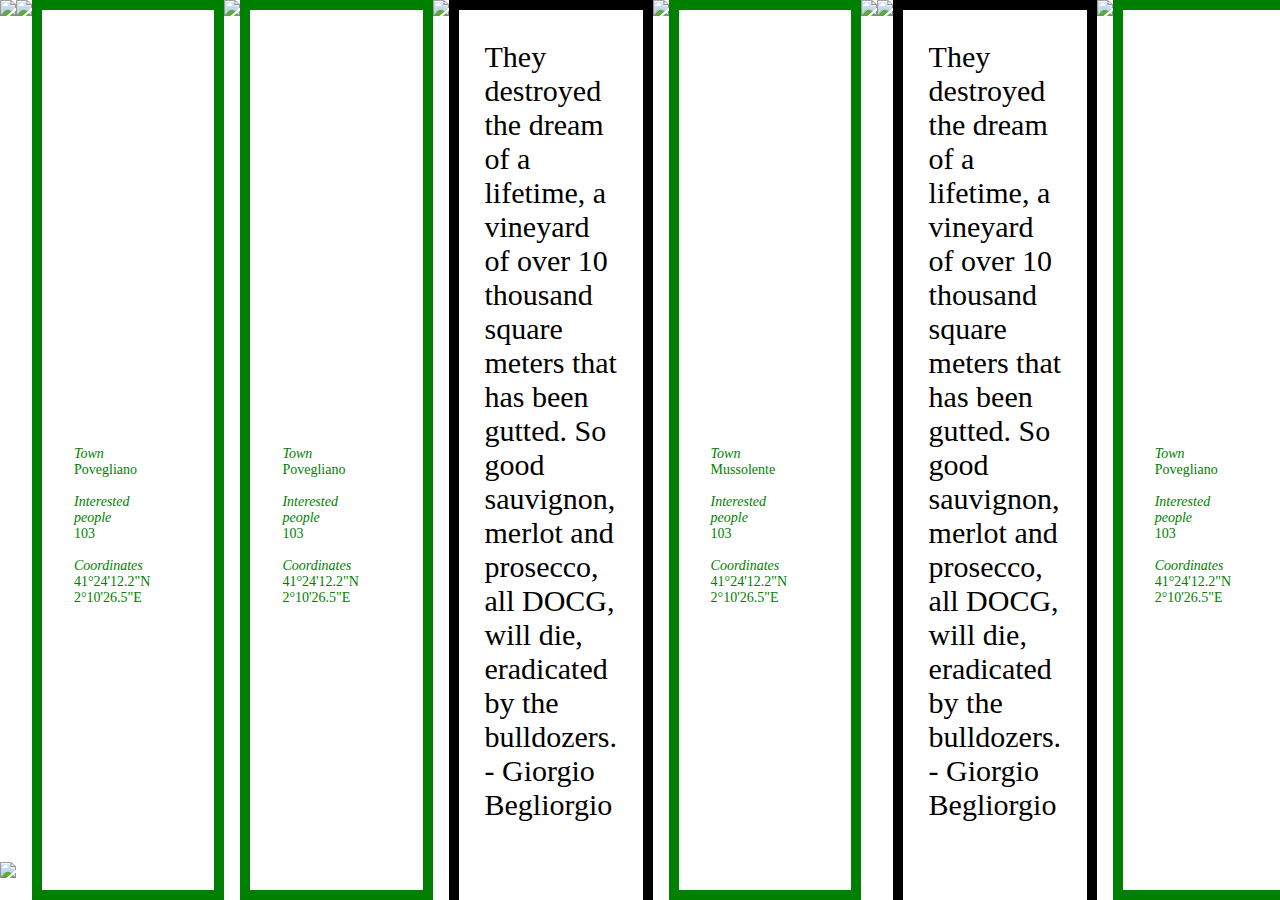
==== index_new.html @ 63ccbbe4 "Add files via upload" ====
<!DOCTYPE html>
<html>
<head>

  <meta charset="utf-8">
  <meta name="viewport" content="width=device-width, initial-scale=1">
  <title></title>
  <link rel="stylesheet" type="text/css" href="style_new.css">

  <!-- GOOGLE FONTS -->
  <link href="https://fonts.googleapis.com/css?family=Asap:400,600,700" rel="stylesheet">

</head>

<body>

  <div class="container">

    <img src="assets/background_new.jpg" style="height: 100%;">

    <img src="assets/povegliano copy.jpg" style="height: 100%;"> <!-- POVEGLIANO -->
    <span class="infoText">
      <p>
        <i>Town</i><br>Povegliano
        <br><br>
        <i>Interested people</i><br>103
        <br><br>
        <i>Coordinates</i><br>41°24'12.2"N<br>2°10'26.5"E
      </p>
    </span>
    <img src="assets/de-Mayda-9835 copy.jpg" style="height: 100%;">
    <span class="infoText">
      <p>
        <i>Town</i><br>Povegliano
        <br><br>
        <i>Interested people</i><br>103
        <br><br>
        <i>Coordinates</i><br>41°24'12.2"N<br>2°10'26.5"E
      </p>
    </span>
    <img src="assets/de-Mayda-9712 copy.jpg" style="height: 100%;">
    <span class="quoteText" style="width: 400px;">
      <p>They destroyed the dream of a lifetime, a vineyard of over 10 thousand
        square meters that has been gutted. So good sauvignon, merlot and prosecco,
        all DOCG, will die, eradicated by the bulldozers.
        <br>
        - Giorgio Begliorgio</p>
    </span>
    <img src="assets/de-Mayda-0042 copy.jpg" style="height: 100%;">

    <span class="infoText"> <!-- MUSSOLENTE -->
      <p>
        <i>Town</i><br>Mussolente
        <br><br>
        <i>Interested people</i><br>103
        <br><br>
        <i>Coordinates</i><br>41°24'12.2"N<br>2°10'26.5"E
      </p>
    </span>
    <img src="assets/mussolente copy.jpg" style="height: 100%;">
    <img src="assets/de-Mayda-7755 copy.jpg" style="height: 100%;">
    <span class="quoteText" style="width: 400px;">
      <p>They destroyed the dream of a lifetime, a vineyard of over 10 thousand
        square meters that has been gutted. So good sauvignon, merlot and prosecco,
        all DOCG, will die, eradicated by the bulldozers.
        <br>
        - Giorgio Begliorgio</p>
    </span>
    <img src="assets/de-Mayda-7693 copy.jpg" style="height: 100%;">
    <span class="infoText">
      <p>
        <i>Town</i><br>Povegliano
        <br><br>
        <i>Interested people</i><br>103
        <br><br>
        <i>Coordinates</i><br>41°24'12.2"N<br>2°10'26.5"E
      </p>
    </span>
    <img src="assets/de-Mayda-7809 copy.jpg" style="height: 100%;">

    <!-- VIDEO -->

    <span class="infoText"> <!-- ALTIVOLE -->
      <p>
        <i>Town</i><br>Altivole
        <br><br>
        <i>Interested people</i><br>103
        <br><br>
        <i>Coordinates</i><br>41°24'12.2"N<br>2°10'26.5"E
      </p>
    </span>
    <img src="assets/altivole3 copy.jpg" style="height: 100%;">
    <img src="assets/de-Mayda-9545 copy.jpg" style="height: 100%;">
    <span class="infoText">
      <p>
        <i>Town</i><br>Povegliano
        <br><br>
        <i>Interested people</i><br>103
        <br><br>
        <i>Coordinates</i><br>41°24'12.2"N<br>2°10'26.5"E
      </p>
    </span>
    <img src="assets/de-Mayda-9550 copy.jpg" style="height: 100%;">
    <span class="quoteText" style="width: 400px;">
      <p>They destroyed the dream of a lifetime, a vineyard of over 10 thousand
        square meters that has been gutted. So good sauvignon, merlot and prosecco,
        all DOCG, will die, eradicated by the bulldozers.
        <br>
        - Giorgio Begliorgio</p>
    </span>
    <img src="assets/de-Mayda-9458 copy.jpg" style="height: 100%;">

    <img src="assets/intro-savini.png" style="height: 100%;">
    <img src="assets/de-Mayda-3611 copy.jpg" style="height: 100%;">
    <img src="assets/de-Mayda-3465 copy.jpg" style="height: 100%;">
    <img src="assets/de-Mayda-3728 copy.jpg" style="height: 100%;">
    <img src="assets/de-Mayda-3646 copy.jpg" style="height: 100vh;">
  </div>

  <footer class="tracciato" style="position: absolute; bottom: 2%; text-align: center;">
    <img src="assets/tracciato.png" style="width: 70%;">

  </footer>

  <!-- <div class="container">
    <div class="entry" id="entryVedelago">.</div>
      <p id="locationVedelago">&#10229;</p>
      <img id="imgVedelago" src="assets/vedelago.jpg">
      <p id="textVedelago">
        <i>The workers cut the net that surrounded the “Forest of Hope”, and destroyed 25 thousand square meters of walnut trees, cherry trees, alders, rubies and cornus, grown over the last twenty years with the careful care of my father Giuseppe and my mother Speranza (Hope), died a few years ago.
        - Osvaldo Piccolotto</i>
      </p>
      <img id="gifVedelago" src="assets/vedelago_gif.gif">
  </div> -->



  <script src="https://code.jquery.com/jquery-3.4.1.js" integrity="sha256-WpOohJOqMqqyKL9FccASB9O0KwACQJpFTUBLTYOVvVU=" crossorigin="anonymous"></script>

  <script>

  	$("#entryVedelago").hover( function() { $("#imgVedelago").toggle(); } );
  	$("#entryVedelago").hover( function() { $("#textVedelago").toggle(); } );
  	$("#entryVedelago").hover( function() { $("#gifVedelago").toggle(); } );
  	$("#entryVedelago").hover( function() { $("#locationVedelago").toggle(); } );

  </script>

</body>
---- style_new.css ----
html {
  width: 100%;
  height: 100%;
  margin: 0;
  padding: 0;
}

body {
  display: flex;
  align-items: left;
  height: 100%;
  margin: 0;
  padding: 0;
}

.container {
  display: flex;
  overflow-x: auto;
  overflow-y: hidden !important;
  margin: 0;
  padding: 0;
}

.container::-webkit-scrollbar {
    display: none;
}

.quoteText {
  width: 300px;
  height: 100%;
  padding-top: 0;
  padding-left: 2%;
  padding-right: 2%;
  padding-bottom: 0;
  text-align: left;
  font-size: 30px;
  border: 10px
  solid black;
}

.infoText {
  bottom: 0;
  padding-bottom: 2%;
  padding-left: 2.5%;
  padding-right: 5%;
  padding-top: 33%;
  text-align: left;
  font-size: 14px;
  color: green;
  border: 10px solid green;
}

/* #entryVedelago {
  position: absolute;
  top: 610px;
  right: 175px;
  color: transparent;
  font-weight: 800;
  font-size: 100px;
  cursor: pointer;
  margin: 0;
  padding: 0;
}

#locationVedelago {
  position: absolute;
  top: 40px;
  right: 220px;
  color: #00ff00;
  font-weight: 400;
  z-index: 101;
  font-size: 100px;
  display: none;
  cursor: pointer;
  margin: 0;
  padding: 0;
  transform: rotate(-30deg);
}

#imgVedelago {
  position: absolute;
  width: 30%;
  top: 200px;
  right: 100px;
  z-index: 101;
  display: none;
  border: 5px solid  #00ff00;
  -webkit-box-shadow: 10px 10px 30px 0px rgba(0,0,0,0.75);
  -moz-box-shadow: 10px 10px 30px 0px rgba(0,0,0,0.75);
  box-shadow: 10px 10px 30px 0px rgba(0,0,0,0.75);
}

#textVedelago {
  position: absolute;
  width: 40%;
  top: 350px;
  right: 800px;
  z-index: 101;
  font-size: 30px;
  font-weight: 800;
  color: #00ff00;
  text-shadow: 3px 3px black;
  display: none;
}

#gifVedelago {
  position: absolute;
  width: 30%;
  top: 30px;
  right: 800px;
  z-index: 101;
  display: none;
  border: 5px solid  #00ff00;
  -webkit-box-shadow: 10px 10px 30px 0px rgba(0,0,0,0.75);
  -moz-box-shadow: 10px 10px 30px 0px rgba(0,0,0,0.75);
  box-shadow: 10px 10px 30px 0px rgba(0,0,0,0.75);
} */
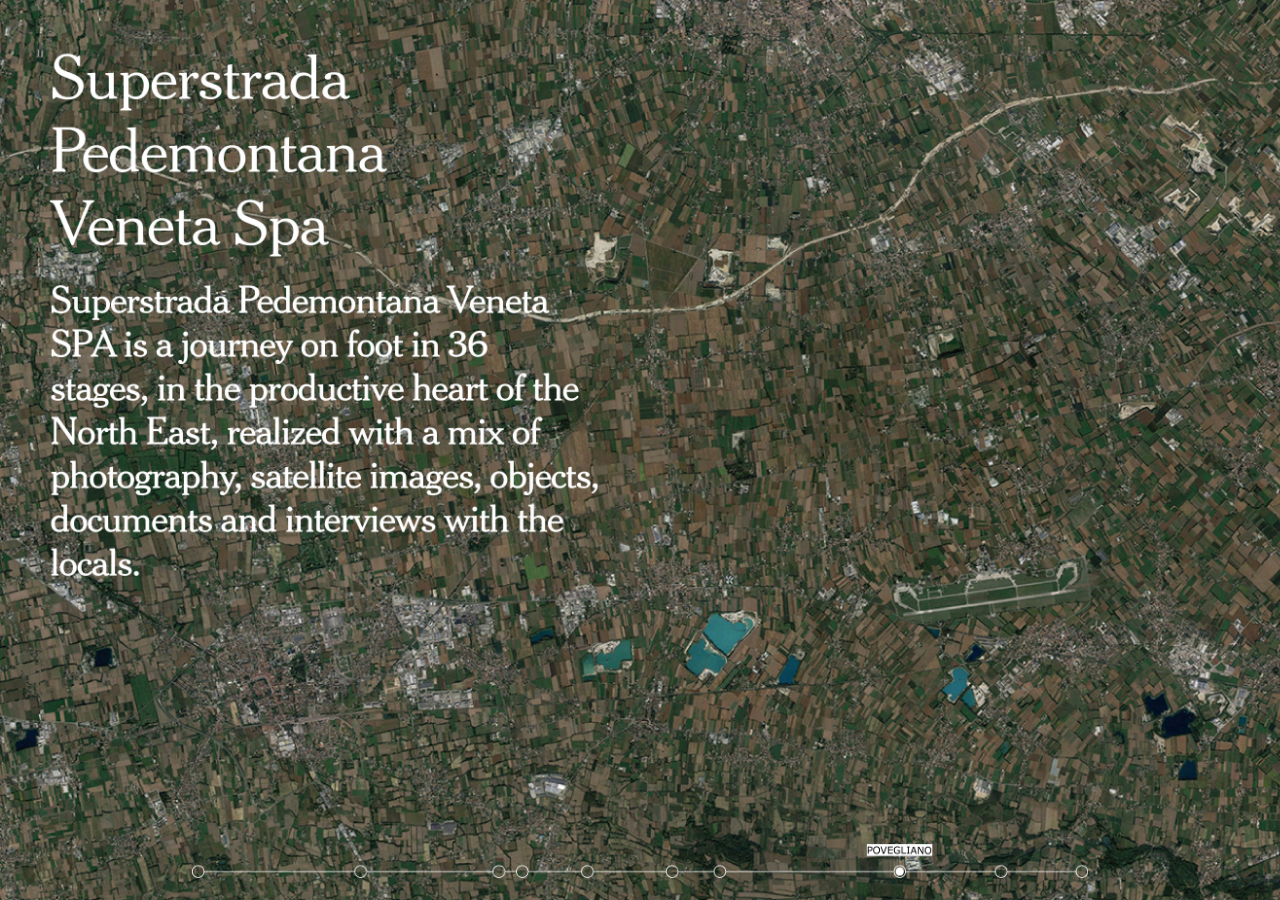
==== commit ff8310d8: "Add files via upload" ====
--- a/index_new.html
+++ b/index_new.html
@@ -16,12 +16,12 @@
 
   <div class="container">
 
-    <img src="assets/background_new.jpg" style="height: 100%;">
+    <img src="assets/background-intro.jpg" style="height: 100%;">
 
     <img src="assets/povegliano copy.jpg" style="height: 100%;"> <!-- POVEGLIANO -->
-    <span class="infoText">
-      <p>
-        <i>Town</i><br>Povegliano
+    <span class="divInfoText">
+      <p class="infoText">
+        <i>Town</i><br>Povegliano (TV)
         <br><br>
         <i>Interested people</i><br>103
         <br><br>
@@ -29,85 +29,90 @@
       </p>
     </span>
     <img src="assets/de-Mayda-9835 copy.jpg" style="height: 100%;">
-    <span class="infoText">
-      <p>
-        <i>Town</i><br>Povegliano
+    <span class="divNameText">
+      <p class="nameText">
+        <i>Name</i><br>Giorgio Begliorgio
         <br><br>
-        <i>Interested people</i><br>103
+        <i>Expropriation</i><br>5,000mq
         <br><br>
-        <i>Coordinates</i><br>41°24'12.2"N<br>2°10'26.5"E
+        <i>Property Type</i><br>Farm
+        <br><br>
+        <i>Product</i><br>Vigneto Prosecco DOCG and Cabernet Sauvignon
       </p>
     </span>
     <img src="assets/de-Mayda-9712 copy.jpg" style="height: 100%;">
-    <span class="quoteText" style="width: 400px;">
-      <p>They destroyed the dream of a lifetime, a vineyard of over 10 thousand
+    <img src="assets/giorgio.png" style="height: 100%;">
+    <!-- <span class="divQuoteText" style="width: 400px;">
+      <p class="quoteText">They destroyed the dream of a lifetime, a vineyard of over 10 thousand
         square meters that has been gutted. So good sauvignon, merlot and prosecco,
         all DOCG, will die, eradicated by the bulldozers.
         <br>
         - Giorgio Begliorgio</p>
-    </span>
+    </span> -->
     <img src="assets/de-Mayda-0042 copy.jpg" style="height: 100%;">
 
-    <span class="infoText"> <!-- MUSSOLENTE -->
-      <p>
-        <i>Town</i><br>Mussolente
+    <span class="divInfoText"> <!-- MUSSOLENTE -->
+      <p class="infoText">
+        <i>Town</i><br>Mussolente (VI)
         <br><br>
-        <i>Interested people</i><br>103
+        <i>Interested people</i><br>152
         <br><br>
         <i>Coordinates</i><br>41°24'12.2"N<br>2°10'26.5"E
       </p>
     </span>
     <img src="assets/mussolente copy.jpg" style="height: 100%;">
     <img src="assets/de-Mayda-7755 copy.jpg" style="height: 100%;">
-    <span class="quoteText" style="width: 400px;">
-      <p>They destroyed the dream of a lifetime, a vineyard of over 10 thousand
-        square meters that has been gutted. So good sauvignon, merlot and prosecco,
-        all DOCG, will die, eradicated by the bulldozers.
+    <img src="assets/antonio.png" style="height: 100%;">
+    <!-- <span class="divQuoteText" style="width: 400px;">
+      <p class="quoteText">My wife and I were married here, we always lived in this house, this is
+        where we raised our three children. She didn’t want to leave. She died
+        of cancer three years ago. It remains to me this empty shed and this land
+        devastated by the highway, where I used to grow corn, soy, wheat.
         <br>
-        - Giorgio Begliorgio</p>
-    </span>
+        - Antonio Faronato</p>
+    </span> -->
     <img src="assets/de-Mayda-7693 copy.jpg" style="height: 100%;">
-    <span class="infoText">
-      <p>
-        <i>Town</i><br>Povegliano
+    <span class="divNameText">
+      <p class="nameText">
+        <i>Name</i><br>Antonio Faronato
         <br><br>
-        <i>Interested people</i><br>103
+        <i>Expropriation</i><br>12 hectares of land and 70 cows
         <br><br>
-        <i>Coordinates</i><br>41°24'12.2"N<br>2°10'26.5"E
+        <i>Property Type</i><br>Farm
+        <br><br>
+        <i>Product</i><br>Corn, soy, wheat, cows
       </p>
     </span>
     <img src="assets/de-Mayda-7809 copy.jpg" style="height: 100%;">
 
-    <!-- VIDEO -->
+    <div>
+      <img src="assets/rifiuti.gif" style="height: 100%;">
+    </div>
 
-    <span class="infoText"> <!-- ALTIVOLE -->
-      <p>
+    <span class="divInfoText"> <!-- ALTIVOLE -->
+      <p class="infoText">
         <i>Town</i><br>Altivole
         <br><br>
-        <i>Interested people</i><br>103
+        <i>Interested people</i><br>217
         <br><br>
         <i>Coordinates</i><br>41°24'12.2"N<br>2°10'26.5"E
       </p>
     </span>
     <img src="assets/altivole3 copy.jpg" style="height: 100%;">
     <img src="assets/de-Mayda-9545 copy.jpg" style="height: 100%;">
-    <span class="infoText">
-      <p>
-        <i>Town</i><br>Povegliano
+    <span class="divNameText">
+      <p  class="nameText">
+        <i>Name</i><br>Osvaldo Piccolotto
         <br><br>
-        <i>Interested people</i><br>103
+        <i>Expropriation</i><br>5,000mq
         <br><br>
-        <i>Coordinates</i><br>41°24'12.2"N<br>2°10'26.5"E
+        <i>Property Type</i><br>Farm
+        <br><br>
+        <i>Product</i><br>Cultivation of organic kiwi
       </p>
     </span>
     <img src="assets/de-Mayda-9550 copy.jpg" style="height: 100%;">
-    <span class="quoteText" style="width: 400px;">
-      <p>They destroyed the dream of a lifetime, a vineyard of over 10 thousand
-        square meters that has been gutted. So good sauvignon, merlot and prosecco,
-        all DOCG, will die, eradicated by the bulldozers.
-        <br>
-        - Giorgio Begliorgio</p>
-    </span>
+    <img src="assets/osvaldo.png" style="height: 100%;">
     <img src="assets/de-Mayda-9458 copy.jpg" style="height: 100%;">
 
     <img src="assets/intro-savini.png" style="height: 100%;">
@@ -115,11 +120,17 @@
     <img src="assets/de-Mayda-3465 copy.jpg" style="height: 100%;">
     <img src="assets/de-Mayda-3728 copy.jpg" style="height: 100%;">
     <img src="assets/de-Mayda-3646 copy.jpg" style="height: 100vh;">
+
+    <div>
+      <iframe width="1100" height="800" src="https://www.youtube.com/embed/ibkUjId_3lA?controls=0&autoplay=0&showinfo=0&rel=0&loop=1&disablekb=1&modestbranding=1" frameborder="0" allow="autoplay;"></iframe>
+    </div>
+
   </div>
+
+
 
   <footer class="tracciato" style="position: absolute; bottom: 2%; text-align: center;">
     <img src="assets/tracciato.png" style="width: 70%;">
-
   </footer>
 
   <!-- <div class="container">
--- a/style_new.css
+++ b/style_new.css
@@ -25,29 +25,61 @@
     display: none;
 }
 
-.quoteText {
-  width: 300px;
-  height: 100%;
-  padding-top: 0;
-  padding-left: 2%;
-  padding-right: 2%;
-  padding-bottom: 0;
+/* .divQuoteText {
+  width: 1000px;
   text-align: left;
   font-size: 30px;
-  border: 10px
-  solid black;
-}
+  color: black;
 
-.infoText {
-  bottom: 0;
+  margin-left: 10%;
+  margin-right: 10%;
+  padding-top: 2%;
+} */
+
+.divInfoText {
+  width: 400px;
+  text-align: left;
+  font-size: 14px;
+  color: green;
+  border: 10px solid green;
+
   padding-bottom: 2%;
   padding-left: 2.5%;
   padding-right: 5%;
   padding-top: 33%;
+}
+
+.divNameText {
+  width: 400px;
   text-align: left;
   font-size: 14px;
   color: green;
   border: 10px solid green;
+
+  padding-bottom: 2%;
+  padding-left: 2.5%;
+  padding-right: 5%;
+  padding-top: 28%;
+}
+
+/* .quoteText {
+  bottom: 0;
+  padding-bottom: 5%;
+  padding-left: 2.5%;
+  padding-right: 5%;
+} */
+
+.infoText {
+  bottom: 0;
+  padding-bottom: 5%;
+  padding-left: 2.5%;
+  padding-right: 5%;
+}
+
+.nameText {
+  padding-bottom: 0%;
+  padding-left: 2.5%;
+  padding-right: 5%;
 }
 
 /* #entryVedelago {
